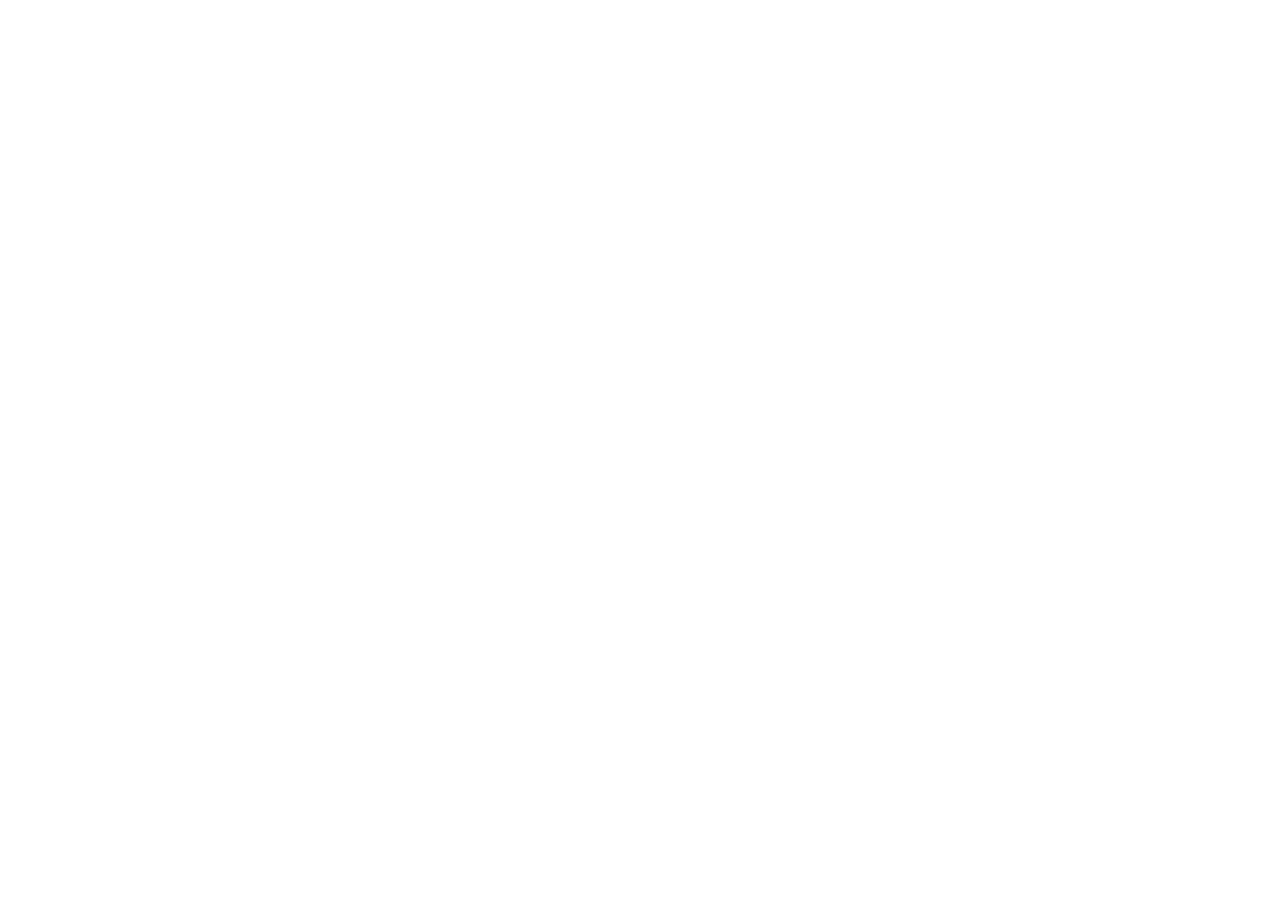
==== awards-nominations/index.html @ b9fdc212 "Initial Commit" ====
<!doctype html>
<html lang="en">
	<head>
		<meta charset="UTF-8" />
		<meta name="viewport" content="width=device-width, initial-scale=1.0" />
		<meta http-equiv="X-UA-Compatible" content="ie=edge" />
		<title>Sexyy Red | Awards</title>
		<link rel="stylesheet" href="main.css" />
	</head>
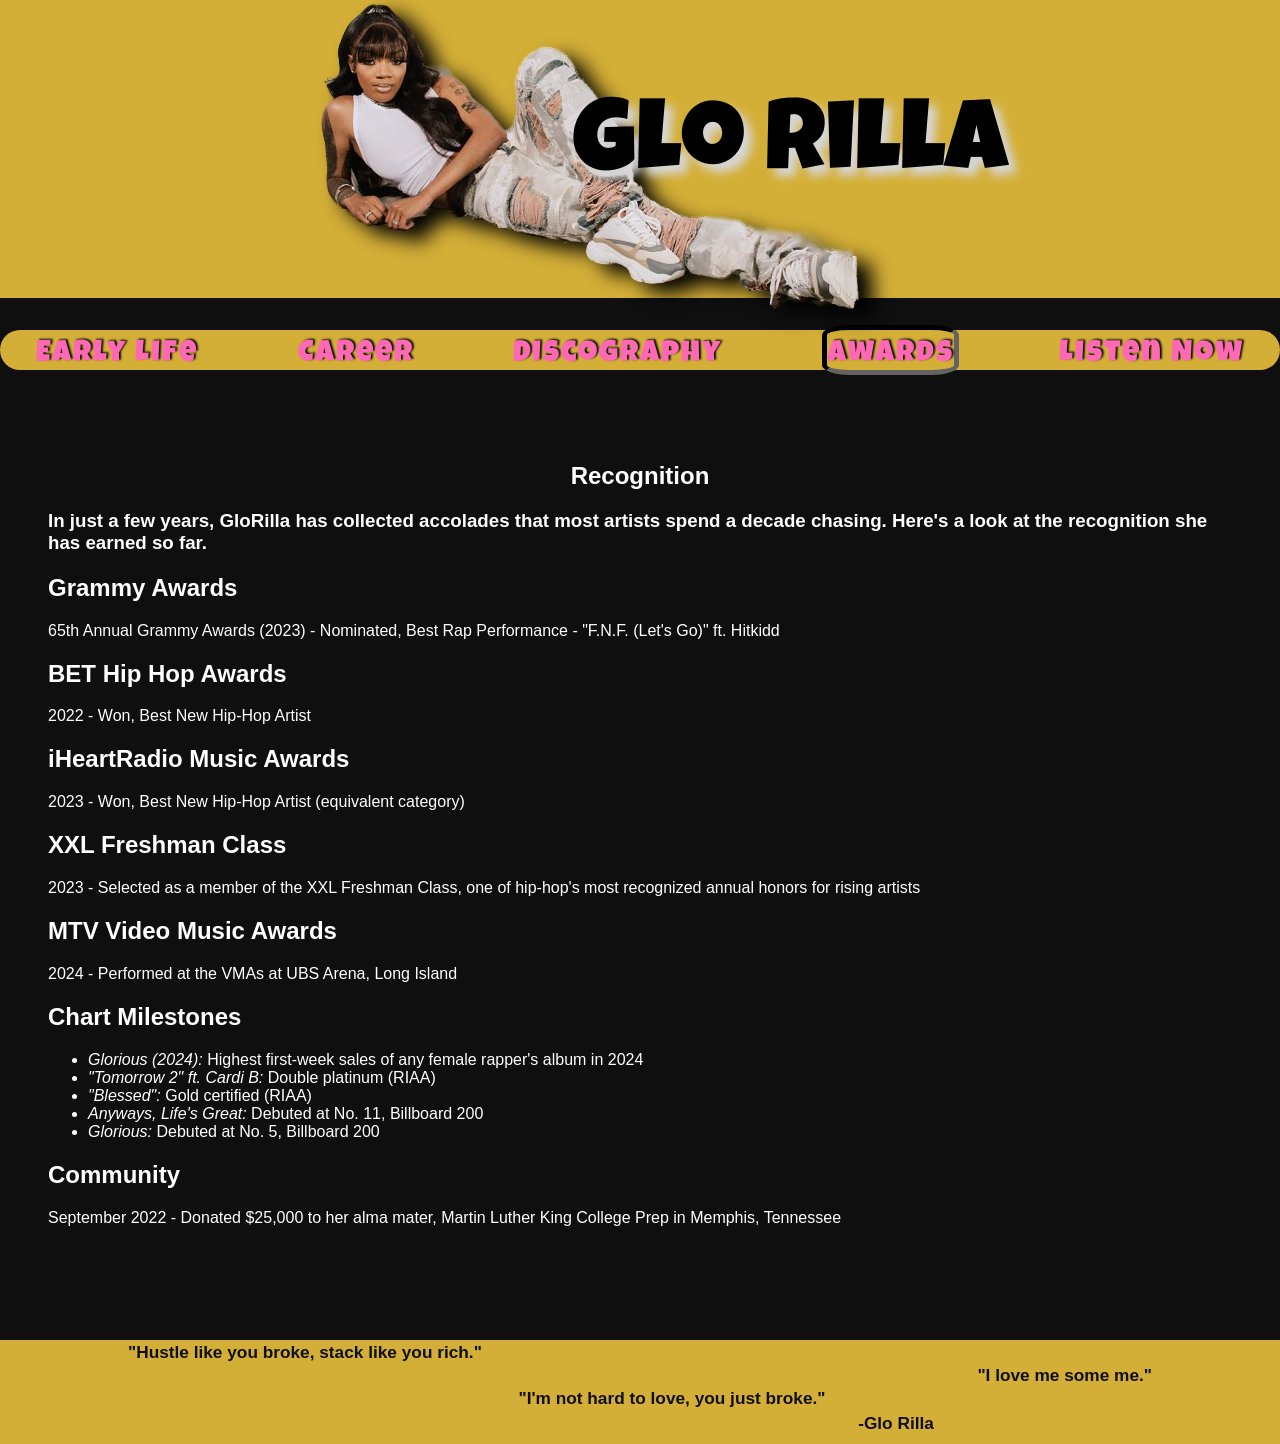
==== commit 8345d94a: "updated pages" ====
--- a/awards-nominations/index.html
+++ b/awards-nominations/index.html
@@ -1,9 +1,88 @@
-<!doctype html>
+<!DOCTYPE html>
 <html lang="en">
-	<head>
-		<meta charset="UTF-8" />
-		<meta name="viewport" content="width=device-width, initial-scale=1.0" />
-		<meta http-equiv="X-UA-Compatible" content="ie=edge" />
-		<title>Sexyy Red | Awards</title>
-		<link rel="stylesheet" href="main.css" />
-	</head>+
+<head>
+	<meta charset="UTF-8">
+	<meta name="viewport" content="width=device-width, initial-scale=1.0">
+	<meta http-equiv="X-UA-Compatible" content="ie=edge">
+	<title>Glo Rilla | Awards &amp; Nominations</title>
+	<link rel="stylesheet" href="../styles/main.css">
+	<link rel="icon" href="../images/favicon_io/favicon.ico" alt="Favicon Icon">
+	<link rel="preconnect" href="https://fonts.googleapis.com">
+	<link rel="preconnect" href="https://fonts.gstatic.com" crossorigin>
+	<link href="https://fonts.googleapis.com/css2?family=Gravitas+One&family=Luckiest+Guy&display=swap"
+		rel="stylesheet">
+</head>
+
+<body>
+	<header>
+		<a href="../../index.html">
+			<img src="../images/laying_nobg.png" alt="header image">
+		</a>
+		<h1 class="luckiest-guy-regular">Glo Rilla</h1>
+	</header>
+	<main>
+		<nav>
+			<ul class="luckiest-guy-regular">
+				<li><a href="../early-life/index.html"> Early Life </a></li>
+				<li><a href="../career/index.html"> Career </a></li>
+				<li><a href="../discography/index.html"> Discography </a></li>
+				<li>
+					<a href="#" id="current"> Awards </a>
+				</li>
+				<li><a href="../music-videos/index.html"> Listen Now </a></li>
+			</ul>
+		</nav>
+		<section>
+			<h1>Recognition</h1>
+			<h3>
+				In just a few years, GloRilla has collected accolades that most artists spend a decade chasing. Here's a
+				look at the recognition she has earned so far.
+			</h3>
+			<h2>Grammy Awards</h2>
+			<p>
+				65th Annual Grammy Awards (2023) - Nominated, Best Rap Performance - "F.N.F. (Let's Go)" ft. Hitkidd
+			</p>
+			<h2>BET Hip Hop Awards</h2>
+			<p>
+				2022 - Won, Best New Hip-Hop Artist
+			</p>
+			<h2>iHeartRadio Music Awards</h2>
+			<p>
+				2023 - Won, Best New Hip-Hop Artist (equivalent category)
+			</p>
+			<h2>XXL Freshman Class</h2>
+			<p>
+				2023 - Selected as a member of the XXL Freshman Class, one of hip-hop's most recognized annual honors
+				for rising artists
+			</p>
+			<h2>MTV Video Music Awards</h2>
+			<p>
+				2024 - Performed at the VMAs at UBS Arena, Long Island
+			</p>
+			<h2>Chart Milestones</h2>
+			<ul>
+				<li><i>Glorious (2024):</i> Highest first-week sales of any female rapper's album in 2024</li>
+				<li><i>"Tomorrow 2" ft. Cardi B:</i> Double platinum (RIAA)</li>
+				<li><i>"Blessed":</i> Gold certified (RIAA)</li>
+				<li><i>Anyways, Life's Great:</i> Debuted at No. 11, Billboard 200</li>
+				<li><i>Glorious:</i> Debuted at No. 5, Billboard 200</li>
+			</ul>
+			<h2>Community</h2>
+			<p>
+				September 2022 - Donated $25,000 to her alma mater, Martin Luther King College Prep in Memphis, Tennessee
+			</p>
+
+		</section>
+	</main>
+	<footer>
+		<div class="quotes-div">
+			<h5>"Hustle like you broke, stack like you rich."</h5>
+			<h5>"I love me some me."</h5>
+			<h5>"I'm not hard to love, you just broke."</h5>
+		</div>
+		<h5 class="center-text">-Glo Rilla</h5>
+	</footer>
+</body>
+
+</html>
--- a/styles/main.css
+++ b/styles/main.css
@@ -0,0 +1,139 @@
+/* Gregory McNutt */
+body {
+	color: white;
+	background-color: #0f0f0f;
+	margin: 0;
+	padding: 0;
+	min-height: 100vh;
+	display: flex;
+	flex-direction: column;
+	font-family: Verdana, Geneva, Tahoma, sans-serif;
+}
+main {
+	margin: .5em 0;
+	flex: 1;
+}
+header {
+	background-color: #d4af37;
+	display: flex;
+	align-items: center;
+	justify-content: center;
+	padding: 2em 0;
+}
+header a {
+	position: absolute;
+	text-decoration: none;
+	padding-right: 100px;
+	margin-top: 20px;
+}
+header img {
+	z-index: 0;
+	filter: drop-shadow(15px 10px 10px black);
+}
+header h1 {
+	position: relative;
+	left: 150px;
+	z-index: 1;
+	font-size: 100px;
+	color: black;
+	text-shadow: 8px 8px 10px #d6d6d6;
+	pointer-events: none;
+}
+
+nav {
+	margin: 1.5em 0 ;
+	background: #d4af37;
+	border-radius: 30px;
+}
+nav ul {
+	display: flex;
+	flex-wrap: wrap;
+	list-style: none;
+	justify-content: space-evenly;
+	gap: 5%;
+	margin: 0;
+	padding: 0;
+}
+nav ul li {
+	text-align: center;
+	list-style-type: none;
+	padding-top: 10px;
+}
+nav ul li a {
+	letter-spacing: 2px;
+	font-size: 30px;
+	color: #ff69b4;
+	text-shadow: 2px -1px 2px #0f0f0f;
+	text-decoration: none;
+}
+nav ul li a:hover,
+nav ul li a:focus {
+	text-decoration: underline #d6d6d6;
+	color: #d6d6d6;
+}
+nav ul li #current {
+	padding-top: 10px;
+	border: #0f0f0f;
+	border-style:inset;
+	border-radius: 20%;
+	border-width: 5px;
+}
+
+section {
+	padding: 3em;
+}
+section h1 {
+	text-align: center;
+}
+section img {
+	float: right;
+}
+
+
+footer {
+	width: 100%;
+	height: 5em;
+	padding: 0;
+	margin: 2em 0 0 0;
+	display: flex;
+	flex-direction: column;
+	background-color: #d4af37;
+	color: #0f0f0f;
+	font-size: 1.3em;
+}
+footer h5 {
+	text-align: center;
+	margin-top: 2px;
+	margin-bottom: 2px;
+}
+footer .center-text {
+	display: flex;
+	flex-direction: column;
+	margin-left: 40%;;
+}
+.quotes-div h5:nth-of-type(1) {
+	text-align: left;
+	margin-left: 10%;
+}
+.quotes-div h5:nth-of-type(2) {
+	text-align: right;
+	margin-right: 10%;
+}
+.quotes-div h5:nth-of-type(3) {
+	text-align: center;
+}
+.quotes-div h5 {
+	margin-left: 5%;
+	text-wrap-mode: nowrap;
+}
+
+.gravitas-one-regular {
+	font-family: "Gravitas One", serif;
+	font-weight: 400;
+	font-style: normal;
+}
+.luckiest-guy-regular {
+	font-family: "Luckiest Guy", cursive;
+	font-weight: 400;
+	font-style: normal;
+}
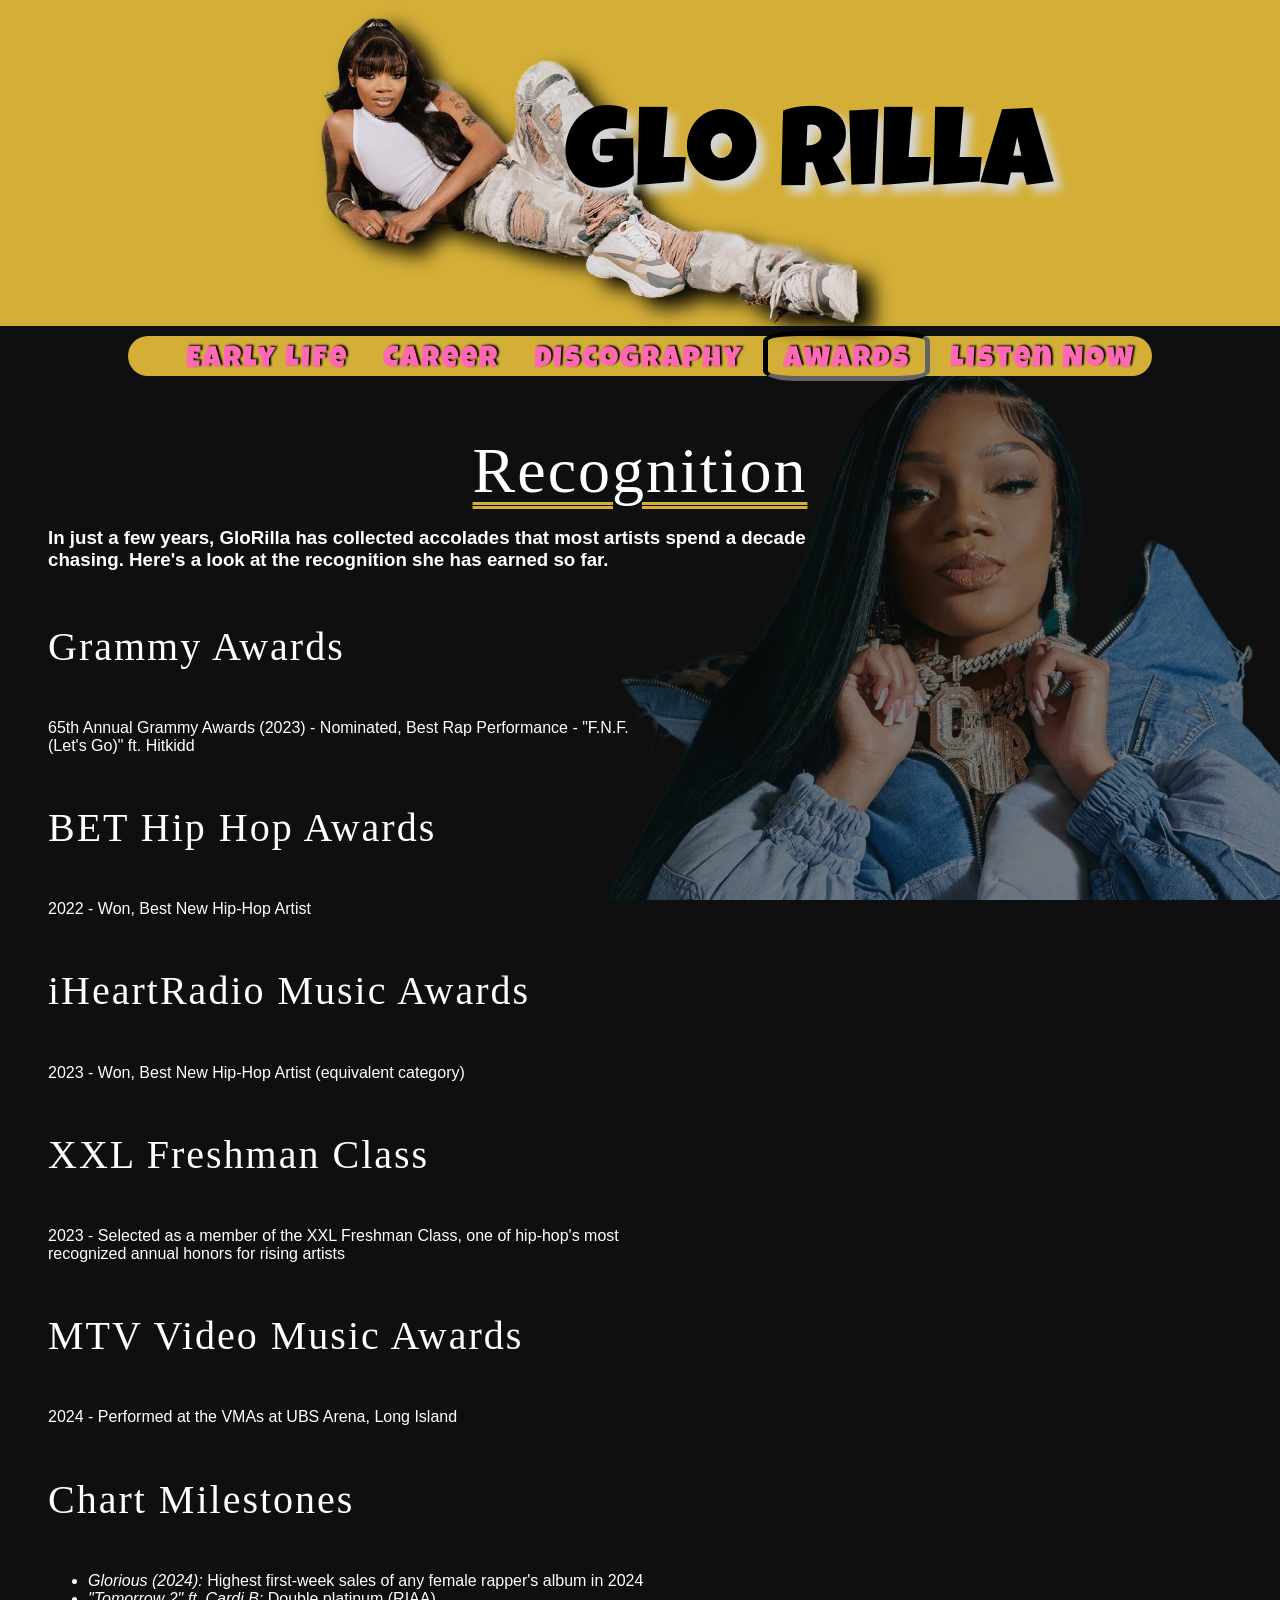
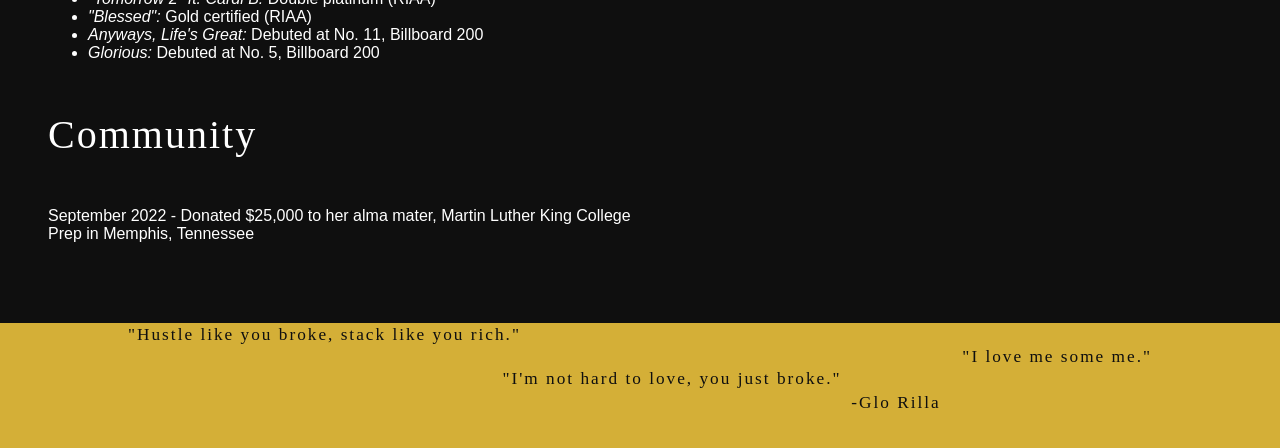
==== commit 4a4144ac: "finalizing stuff bout done" ====
--- a/awards-nominations/index.html
+++ b/awards-nominations/index.html
@@ -5,13 +5,19 @@
 	<meta charset="UTF-8">
 	<meta name="viewport" content="width=device-width, initial-scale=1.0">
 	<meta http-equiv="X-UA-Compatible" content="ie=edge">
-	<title>Glo Rilla | Awards &amp; Nominations</title>
+	<meta name="description" content="The #1 place for all things Glo Rilla! Explore the revolutionary artists
+		life, career, discography, awards, and some of her music!">
+	<meta name="keywords" content="Glo Rilla, Fanpage, Glo Rilla Fanpage, Music, Artist, Rap">
+	<title>Glo Rilla | Fan Page</title>
 	<link rel="stylesheet" href="../styles/main.css">
+	<link rel="stylesheet" href="../styles/awards.css">
 	<link rel="icon" href="../images/favicon_io/favicon.ico" alt="Favicon Icon">
 	<link rel="preconnect" href="https://fonts.googleapis.com">
 	<link rel="preconnect" href="https://fonts.gstatic.com" crossorigin>
-	<link href="https://fonts.googleapis.com/css2?family=Gravitas+One&family=Luckiest+Guy&display=swap"
+	<link
+		href="https://fonts.googleapis.com/css2?family=Gravitas+One&family=Luckiest+Guy&family=Permanent+Marker&display=swap"
 		rel="stylesheet">
+
 </head>
 
 <body>
@@ -21,7 +27,7 @@
 		</a>
 		<h1 class="luckiest-guy-regular">Glo Rilla</h1>
 	</header>
-	<main>
+
 		<nav>
 			<ul class="luckiest-guy-regular">
 				<li><a href="../early-life/index.html"> Early Life </a></li>
@@ -34,33 +40,33 @@
 			</ul>
 		</nav>
 		<section>
-			<h1>Recognition</h1>
+			<h1 class="permanent-marker-regular">Recognition</h1>
 			<h3>
 				In just a few years, GloRilla has collected accolades that most artists spend a decade chasing. Here's a
 				look at the recognition she has earned so far.
 			</h3>
-			<h2>Grammy Awards</h2>
+			<h2 class="permanent-marker-regular">Grammy Awards</h2>
 			<p>
 				65th Annual Grammy Awards (2023) - Nominated, Best Rap Performance - "F.N.F. (Let's Go)" ft. Hitkidd
 			</p>
-			<h2>BET Hip Hop Awards</h2>
+			<h2 class="permanent-marker-regular">BET Hip Hop Awards</h2>
 			<p>
 				2022 - Won, Best New Hip-Hop Artist
 			</p>
-			<h2>iHeartRadio Music Awards</h2>
+			<h2 class="permanent-marker-regular">iHeartRadio Music Awards</h2>
 			<p>
 				2023 - Won, Best New Hip-Hop Artist (equivalent category)
 			</p>
-			<h2>XXL Freshman Class</h2>
+			<h2 class="permanent-marker-regular">XXL Freshman Class</h2>
 			<p>
 				2023 - Selected as a member of the XXL Freshman Class, one of hip-hop's most recognized annual honors
 				for rising artists
 			</p>
-			<h2>MTV Video Music Awards</h2>
+			<h2 class="permanent-marker-regular">MTV Video Music Awards</h2>
 			<p>
 				2024 - Performed at the VMAs at UBS Arena, Long Island
 			</p>
-			<h2>Chart Milestones</h2>
+			<h2 class="permanent-marker-regular">Chart Milestones</h2>
 			<ul>
 				<li><i>Glorious (2024):</i> Highest first-week sales of any female rapper's album in 2024</li>
 				<li><i>"Tomorrow 2" ft. Cardi B:</i> Double platinum (RIAA)</li>
@@ -68,20 +74,21 @@
 				<li><i>Anyways, Life's Great:</i> Debuted at No. 11, Billboard 200</li>
 				<li><i>Glorious:</i> Debuted at No. 5, Billboard 200</li>
 			</ul>
-			<h2>Community</h2>
+			<h2 class="permanent-marker-regular">Community</h2>
 			<p>
 				September 2022 - Donated $25,000 to her alma mater, Martin Luther King College Prep in Memphis, Tennessee
 			</p>
+			<img src="../images/necklace_nobg.png" alt="glo with her chain on">
+		</section>
 
-		</section>
-	</main>
+
 	<footer>
 		<div class="quotes-div">
-			<h5>"Hustle like you broke, stack like you rich."</h5>
-			<h5>"I love me some me."</h5>
-			<h5>"I'm not hard to love, you just broke."</h5>
+			<h5 class="permanent-marker-regular">"Hustle like you broke, stack like you rich."</h5>
+			<h5 class="permanent-marker-regular">"I love me some me."</h5>
+			<h5 class="permanent-marker-regular">"I'm not hard to love, you just broke."</h5>
 		</div>
-		<h5 class="center-text">-Glo Rilla</h5>
+		<h5 class="permanent-marker-regular center-text">-Glo Rilla</h5>
 	</footer>
 </body>
 
--- a/styles/main.css
+++ b/styles/main.css
@@ -4,20 +4,23 @@
 	background-color: #0f0f0f;
 	margin: 0;
 	padding: 0;
-	min-height: 100vh;
 	display: flex;
 	flex-direction: column;
 	font-family: Verdana, Geneva, Tahoma, sans-serif;
+	height: 100%;
 }
 main {
 	margin: .5em 0;
 	flex: 1;
+	width: 100%;
+	align-content: center;
 }
 header {
 	background-color: #d4af37;
 	display: flex;
 	align-items: center;
 	justify-content: center;
+	width: 100%;
 	padding: 2em 0;
 }
 header a {
@@ -32,39 +35,40 @@
 }
 header h1 {
 	position: relative;
-	left: 150px;
+	left: 1.5em;
 	z-index: 1;
-	font-size: 100px;
+	font-size: 7em;
 	color: black;
 	text-shadow: 8px 8px 10px #d6d6d6;
 	pointer-events: none;
 }
 
 nav {
-	margin: 1.5em 0 ;
+	margin: 10px auto ;
 	background: #d4af37;
 	border-radius: 30px;
+	width: 80%;
 }
 nav ul {
 	display: flex;
 	flex-wrap: wrap;
 	list-style: none;
-	justify-content: space-evenly;
-	gap: 5%;
-	margin: 0;
-	padding: 0;
+	justify-content: space-around;
+	align-content: center;
+	margin: 0;
 }
 nav ul li {
-	text-align: center;
-	list-style-type: none;
+
 	padding-top: 10px;
 }
 nav ul li a {
 	letter-spacing: 2px;
 	font-size: 30px;
 	color: #ff69b4;
-	text-shadow: 2px -1px 2px #0f0f0f;
+	text-shadow: 2px -1px 2px #000000;
 	text-decoration: none;
+	letter-spacing:15%;
+	padding: 0 .5em;
 }
 nav ul li a:hover,
 nav ul li a:focus {
@@ -80,21 +84,100 @@
 }
 
 section {
-	padding: 3em;
+	padding: 3em 3em;
+	margin-bottom: 1em;
 }
 section h1 {
-	text-align: center;
+	margin: 0;
+	padding: 0;
+	text-align: center;
+	font-size: 4em;
+	text-decoration: underline;
+	text-decoration-style: double;
+	text-decoration-thickness: 3px;
+	text-underline-offset: 10px;
+	text-decoration-color: #d4af37;
+}
+section h2 {
+	font-size: 2.5em;
 }
 section img {
 	float: right;
 }
-
+.call-to-action {
+	display: flex;
+	flex-direction: column;
+	text-align: center;
+	font-size: 300%;
+	padding: 1% 0;
+	margin-bottom: 20px;
+}
+.call-to-action h2 {
+	font-size: 1.5em;
+	position: relative;
+	top: 10px;
+	text-shadow: #0f0f0f -10px -5px 10px;
+	padding: 0;
+	margin: 0;
+}
+.call-to-action h3 {
+	font-size: 1.5em;
+	text-shadow: #0f0f0f -5px -5px 10px;
+	margin: 0;
+	padding: 0 0 2% 0;
+}
+.call-to-action button {
+	border-style:outset;
+	border-width: 5px;
+	border-radius: 20px;
+	display: flex;
+	width: 60em;
+	align-self: center;
+	background-image: url('../images/headshot_nobg.png');
+	background-repeat: no-repeat;
+	background-size: contain;
+	background-position-x: right;
+	background-color: #ff69b4;
+	border-color: #0f0f0f;
+	box-shadow: white 0 0 30px;
+}
+.btn-title {
+	position: relative;
+	flex-shrink: inherit;
+	top: 10px;
+	left: -45px;
+	font-size: 5em;
+	color: white;
+	text-shadow: #0f0f0f -5px 0px 10px;
+}
+.btn-title:hover {
+	text-shadow: #d4af37 -5px 0px 10px;
+
+}
+.btn-subtext {
+	position: relative;
+	top: 50px;
+	right: 60px;
+	font-size: 1.5em;
+	text-wrap: nowrap;
+	color: white;
+	transform: rotateZ(-25deg);
+	text-shadow: #0f0f0f -5px 0px 10px;
+
+}
+.btn-subtext:hover {
+	text-shadow: #d4af37 -5px 0px 10px;
+
+}
+.call-to-action button:hover {
+	color:#d4af37;
+	background-color:#0f0f0f;
+}
 
 footer {
 	width: 100%;
 	height: 5em;
-	padding: 0;
-	margin: 2em 0 0 0;
+	padding: 0 0 1em 0;
 	display: flex;
 	flex-direction: column;
 	background-color: #d4af37;
@@ -111,6 +194,52 @@
 	flex-direction: column;
 	margin-left: 40%;;
 }
+
+form {
+	display: flex;
+	flex-direction: column;
+	gap: 5px;
+	align-items: center;
+	justify-items: center;
+}
+
+form label {
+	margin: 20px 0 0 0;
+	padding: 0;
+}
+
+form input {
+	margin: 0;
+	height: 25px;
+	width: 200px;
+}
+
+form button {
+	margin-top: 50px;
+	border-style:outset;
+	border-width: 5px;
+	border-radius: 20px;
+	display: flex;
+	height: 50px;
+	width: 250px;
+	font-size: 1.2rem;
+	/* justify-content: left; */
+	/* align-content: center; */
+
+	background-image: url('../images/headshot_nobg.png');
+	background-repeat: no-repeat;
+	background-size: contain;
+	background-position-x: right;
+	background-color: #ff69b4;
+	border-color: #0f0f0f;
+	box-shadow: white 0 0 30px;
+}
+
+form button:hover {
+	color:#d4af37;
+	background-color:#0f0f0f;
+}
+
 .quotes-div h5:nth-of-type(1) {
 	text-align: left;
 	margin-left: 10%;
@@ -137,3 +266,9 @@
 	font-weight: 400;
 	font-style: normal;
 }
+.permanent-marker-regular {
+  font-family: "Permanent Marker", cursive;
+  font-weight: 400;
+  font-style: normal;
+  letter-spacing: 2px;
+}
--- a/styles/awards.css
+++ b/styles/awards.css
@@ -0,0 +1,22 @@
+
+section {
+    display: flex;
+    flex-direction: column;
+    margin-bottom: 5%;
+    padding-bottom: 0;
+}
+section img {
+    width: auto;
+    height: 60%;
+    z-index: -10;
+    position: fixed;
+    right: -100px;
+    bottom: 0;
+    opacity: 50%;
+}
+section h3 {
+    width: 65%;
+}
+section h2, section p {
+    width: 50%;
+}
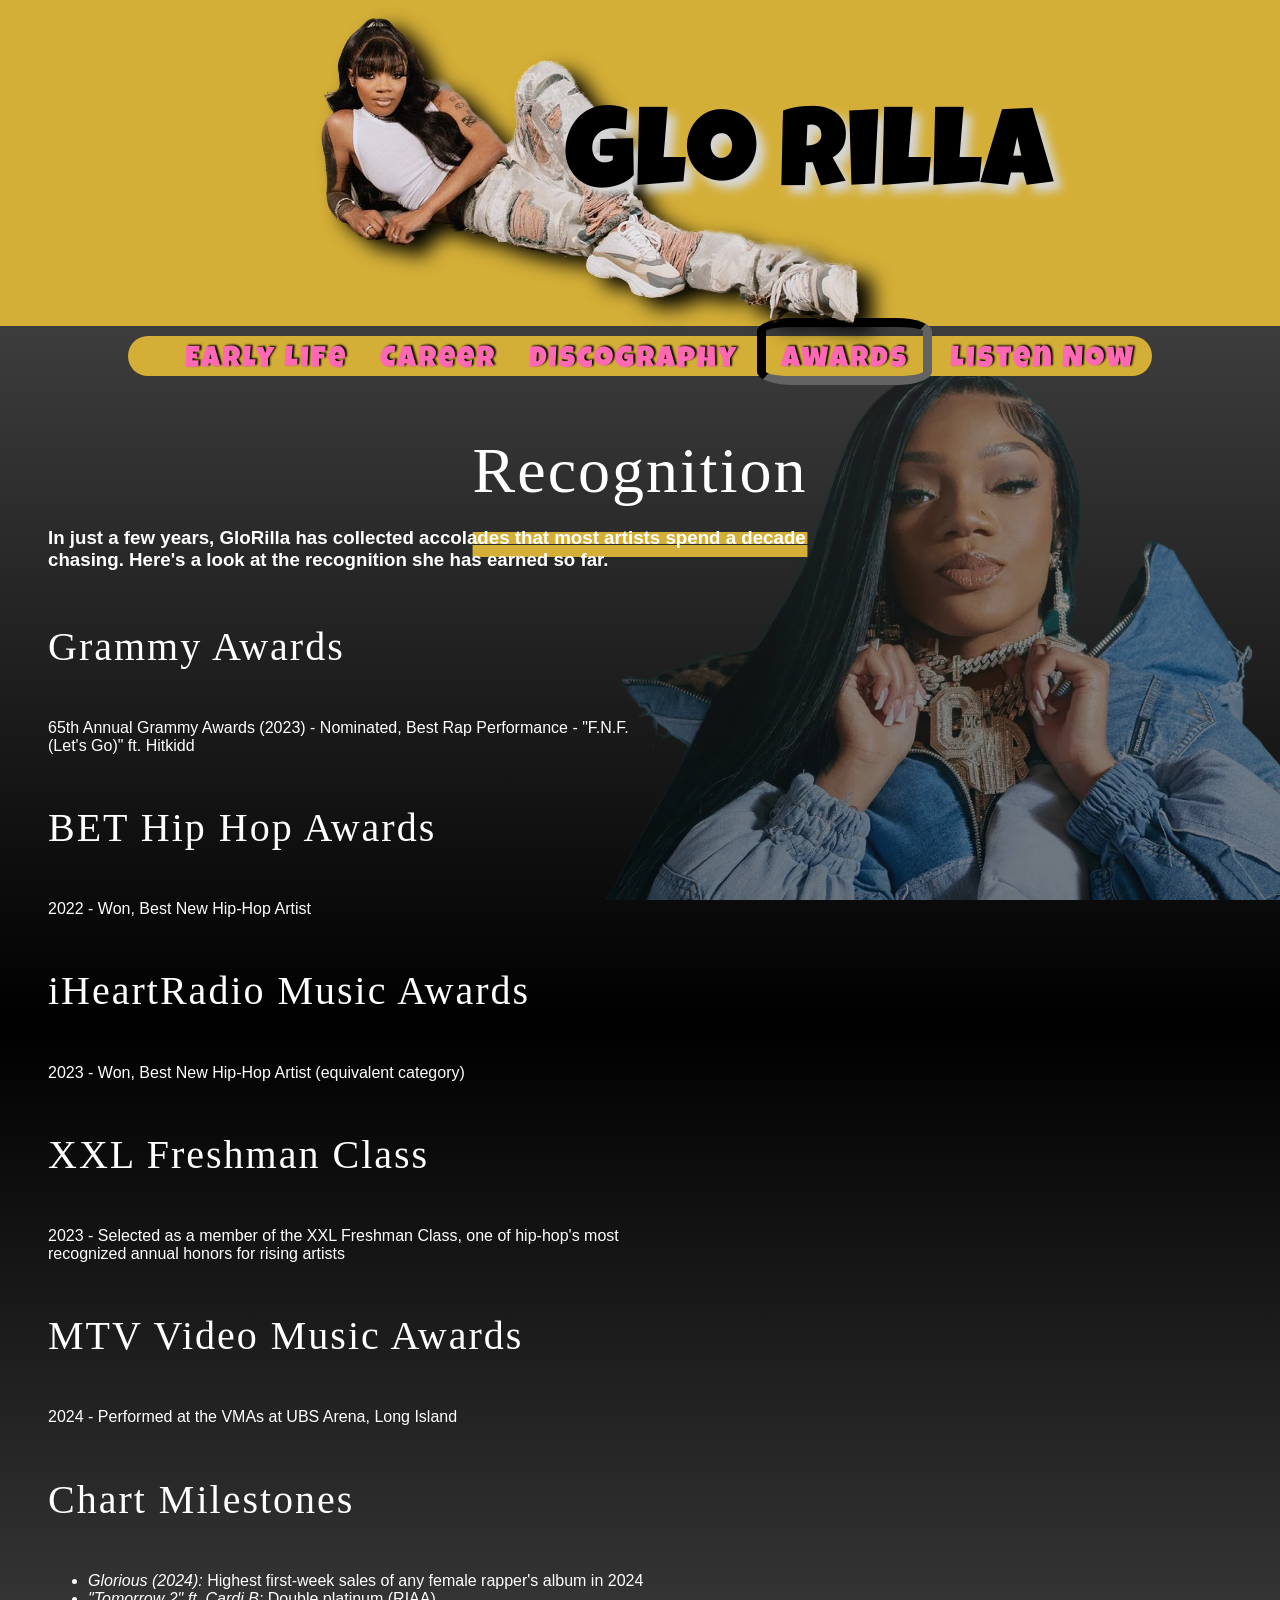
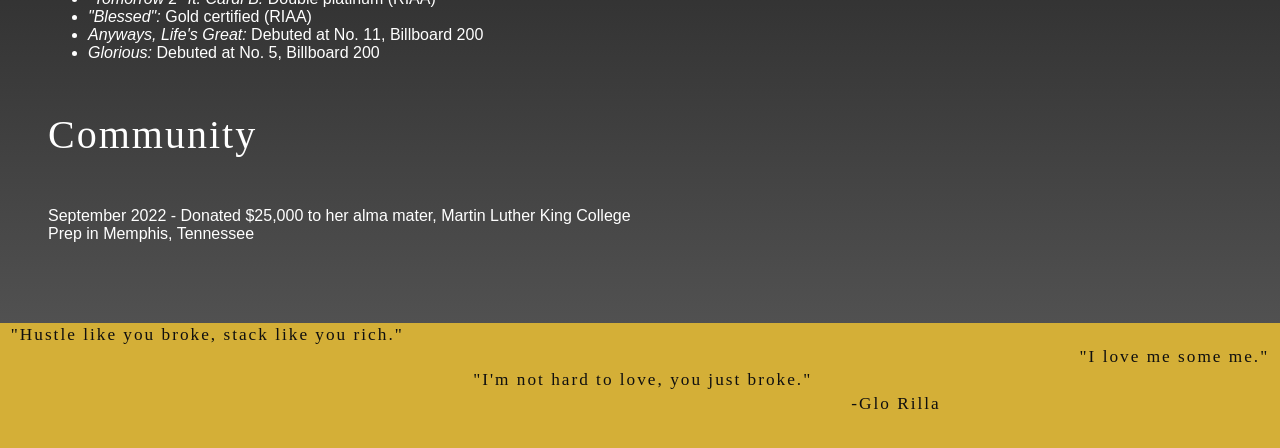
==== commit 06152db8: "update divs to semantic elements" ====
--- a/awards-nominations/index.html
+++ b/awards-nominations/index.html
@@ -83,11 +83,11 @@
 
 
 	<footer>
-		<div class="quotes-div">
+		<aside class="quotes-div">
 			<h5 class="permanent-marker-regular">"Hustle like you broke, stack like you rich."</h5>
 			<h5 class="permanent-marker-regular">"I love me some me."</h5>
 			<h5 class="permanent-marker-regular">"I'm not hard to love, you just broke."</h5>
-		</div>
+		</aside>
 		<h5 class="permanent-marker-regular center-text">-Glo Rilla</h5>
 	</footer>
 </body>
--- a/styles/main.css
+++ b/styles/main.css
@@ -1,7 +1,14 @@
 /* Gregory McNutt */
 body {
 	color: white;
-	background-color: #0f0f0f;
+	background: #5c5c5c;
+	background: linear-gradient(
+		0deg,
+		rgba(92, 92, 92, 1) 0%,
+		rgba(0, 0, 0, 1) 50%,
+		rgba(89, 89, 89, 1) 100%
+	); /* background-color: #0f0f0f; */
+
 	margin: 0;
 	padding: 0;
 	display: flex;
@@ -10,7 +17,7 @@
 	height: 100%;
 }
 main {
-	margin: .5em 0;
+	margin: 0.5em 0;
 	flex: 1;
 	width: 100%;
 	align-content: center;
@@ -26,8 +33,8 @@
 header a {
 	position: absolute;
 	text-decoration: none;
-	padding-right: 100px;
-	margin-top: 20px;
+	padding-right: 6.25em;
+	margin-top: 1.25em;
 }
 header img {
 	z-index: 0;
@@ -44,7 +51,7 @@
 }
 
 nav {
-	margin: 10px auto ;
+	margin: 0.625em auto;
 	background: #d4af37;
 	border-radius: 30px;
 	width: 80%;
@@ -58,8 +65,7 @@
 	margin: 0;
 }
 nav ul li {
-
-	padding-top: 10px;
+	padding-top: 0.625em;
 }
 nav ul li a {
 	letter-spacing: 2px;
@@ -67,8 +73,8 @@
 	color: #ff69b4;
 	text-shadow: 2px -1px 2px #000000;
 	text-decoration: none;
-	letter-spacing:15%;
-	padding: 0 .5em;
+	letter-spacing: 15%;
+	padding: 0 0.5em;
 }
 nav ul li a:hover,
 nav ul li a:focus {
@@ -76,11 +82,11 @@
 	color: #d6d6d6;
 }
 nav ul li #current {
-	padding-top: 10px;
+	padding-top: 0.625em;
 	border: #0f0f0f;
-	border-style:inset;
+	border-style: inset;
 	border-radius: 20%;
-	border-width: 5px;
+	border-width: 0.3125em;
 }
 
 section {
@@ -94,8 +100,8 @@
 	font-size: 4em;
 	text-decoration: underline;
 	text-decoration-style: double;
-	text-decoration-thickness: 3px;
-	text-underline-offset: 10px;
+	text-decoration-thickness: 0.1875em;
+	text-underline-offset: 0.625em;
 	text-decoration-color: #d4af37;
 }
 section h2 {
@@ -104,36 +110,36 @@
 section img {
 	float: right;
 }
-.call-to-action {
+#call-to-action {
 	display: flex;
 	flex-direction: column;
 	text-align: center;
 	font-size: 300%;
 	padding: 1% 0;
-	margin-bottom: 20px;
-}
-.call-to-action h2 {
+	margin-bottom: 1.25em;
+}
+#call-to-action h2 {
 	font-size: 1.5em;
 	position: relative;
-	top: 10px;
+	top: 0.625em;
 	text-shadow: #0f0f0f -10px -5px 10px;
 	padding: 0;
 	margin: 0;
 }
-.call-to-action h3 {
+#call-to-action h3 {
 	font-size: 1.5em;
 	text-shadow: #0f0f0f -5px -5px 10px;
 	margin: 0;
 	padding: 0 0 2% 0;
 }
-.call-to-action button {
-	border-style:outset;
+#call-to-action button {
+	border-style: outset;
 	border-width: 5px;
 	border-radius: 20px;
 	display: flex;
 	width: 60em;
 	align-self: center;
-	background-image: url('../images/headshot_nobg.png');
+	background-image: url("../images/headshot_nobg.png");
 	background-repeat: no-repeat;
 	background-size: contain;
 	background-position-x: right;
@@ -141,37 +147,37 @@
 	border-color: #0f0f0f;
 	box-shadow: white 0 0 30px;
 }
-.btn-title {
+#call-to-action-title {
 	position: relative;
 	flex-shrink: inherit;
-	top: 10px;
-	left: -45px;
+	top: 0.625em;
+	left: -2.8125em;
 	font-size: 5em;
 	color: white;
 	text-shadow: #0f0f0f -5px 0px 10px;
 }
-.btn-title:hover {
+#call-to-action-title:hover,
+#call-to-action-title:focus {
 	text-shadow: #d4af37 -5px 0px 10px;
-
-}
-.btn-subtext {
-	position: relative;
-	top: 50px;
-	right: 60px;
+}
+#call-to-action-subtext {
+	position: relative;
+	top: 3.125em;
+	right: 3.75em;
 	font-size: 1.5em;
 	text-wrap: nowrap;
 	color: white;
 	transform: rotateZ(-25deg);
 	text-shadow: #0f0f0f -5px 0px 10px;
-
-}
-.btn-subtext:hover {
+}
+#call-to-action-subtext:hover,
+#call-to-action-subtext:focus {
 	text-shadow: #d4af37 -5px 0px 10px;
-
-}
-.call-to-action button:hover {
-	color:#d4af37;
-	background-color:#0f0f0f;
+}
+#call-to-action button:hover,
+#call-to-action button:focus {
+	color: #d4af37;
+	background-color: #0f0f0f;
 }
 
 footer {
@@ -186,73 +192,36 @@
 }
 footer h5 {
 	text-align: center;
-	margin-top: 2px;
-	margin-bottom: 2px;
+	margin-top: 0.125em;
+	margin-bottom: 0.125em;
 }
 footer .center-text {
 	display: flex;
 	flex-direction: column;
-	margin-left: 40%;;
-}
-
-form {
-	display: flex;
-	flex-direction: column;
-	gap: 5px;
-	align-items: center;
-	justify-items: center;
-}
-
-form label {
-	margin: 20px 0 0 0;
-	padding: 0;
-}
-
-form input {
-	margin: 0;
-	height: 25px;
-	width: 200px;
-}
-
-form button {
-	margin-top: 50px;
-	border-style:outset;
-	border-width: 5px;
-	border-radius: 20px;
-	display: flex;
-	height: 50px;
-	width: 250px;
-	font-size: 1.2rem;
-	/* justify-content: left; */
-	/* align-content: center; */
-
-	background-image: url('../images/headshot_nobg.png');
-	background-repeat: no-repeat;
-	background-size: contain;
-	background-position-x: right;
-	background-color: #ff69b4;
-	border-color: #0f0f0f;
-	box-shadow: white 0 0 30px;
-}
-
-form button:hover {
-	color:#d4af37;
-	background-color:#0f0f0f;
+	margin-left: 40%;
+}
+
+.line {
+	align-self: center;
+	width: 80%;
+	height: 2px;
+	background-color: #d4af37;
+	margin: 2% 0;
 }
 
 .quotes-div h5:nth-of-type(1) {
 	text-align: left;
-	margin-left: 10%;
+	margin-left: 0.625em;
 }
 .quotes-div h5:nth-of-type(2) {
 	text-align: right;
-	margin-right: 10%;
+	margin-right: 0.625em;
 }
 .quotes-div h5:nth-of-type(3) {
 	text-align: center;
 }
 .quotes-div h5 {
-	margin-left: 5%;
+	margin-left: 0.3125em;
 	text-wrap-mode: nowrap;
 }
 
@@ -267,8 +236,8 @@
 	font-style: normal;
 }
 .permanent-marker-regular {
-  font-family: "Permanent Marker", cursive;
-  font-weight: 400;
-  font-style: normal;
-  letter-spacing: 2px;
-}+	font-family: "Permanent Marker", cursive;
+	font-weight: 400;
+	font-style: normal;
+	letter-spacing: 2px;
+}
--- a/styles/awards.css
+++ b/styles/awards.css
@@ -10,7 +10,7 @@
     height: 60%;
     z-index: -10;
     position: fixed;
-    right: -100px;
+    right: -6.25em;
     bottom: 0;
     opacity: 50%;
 }
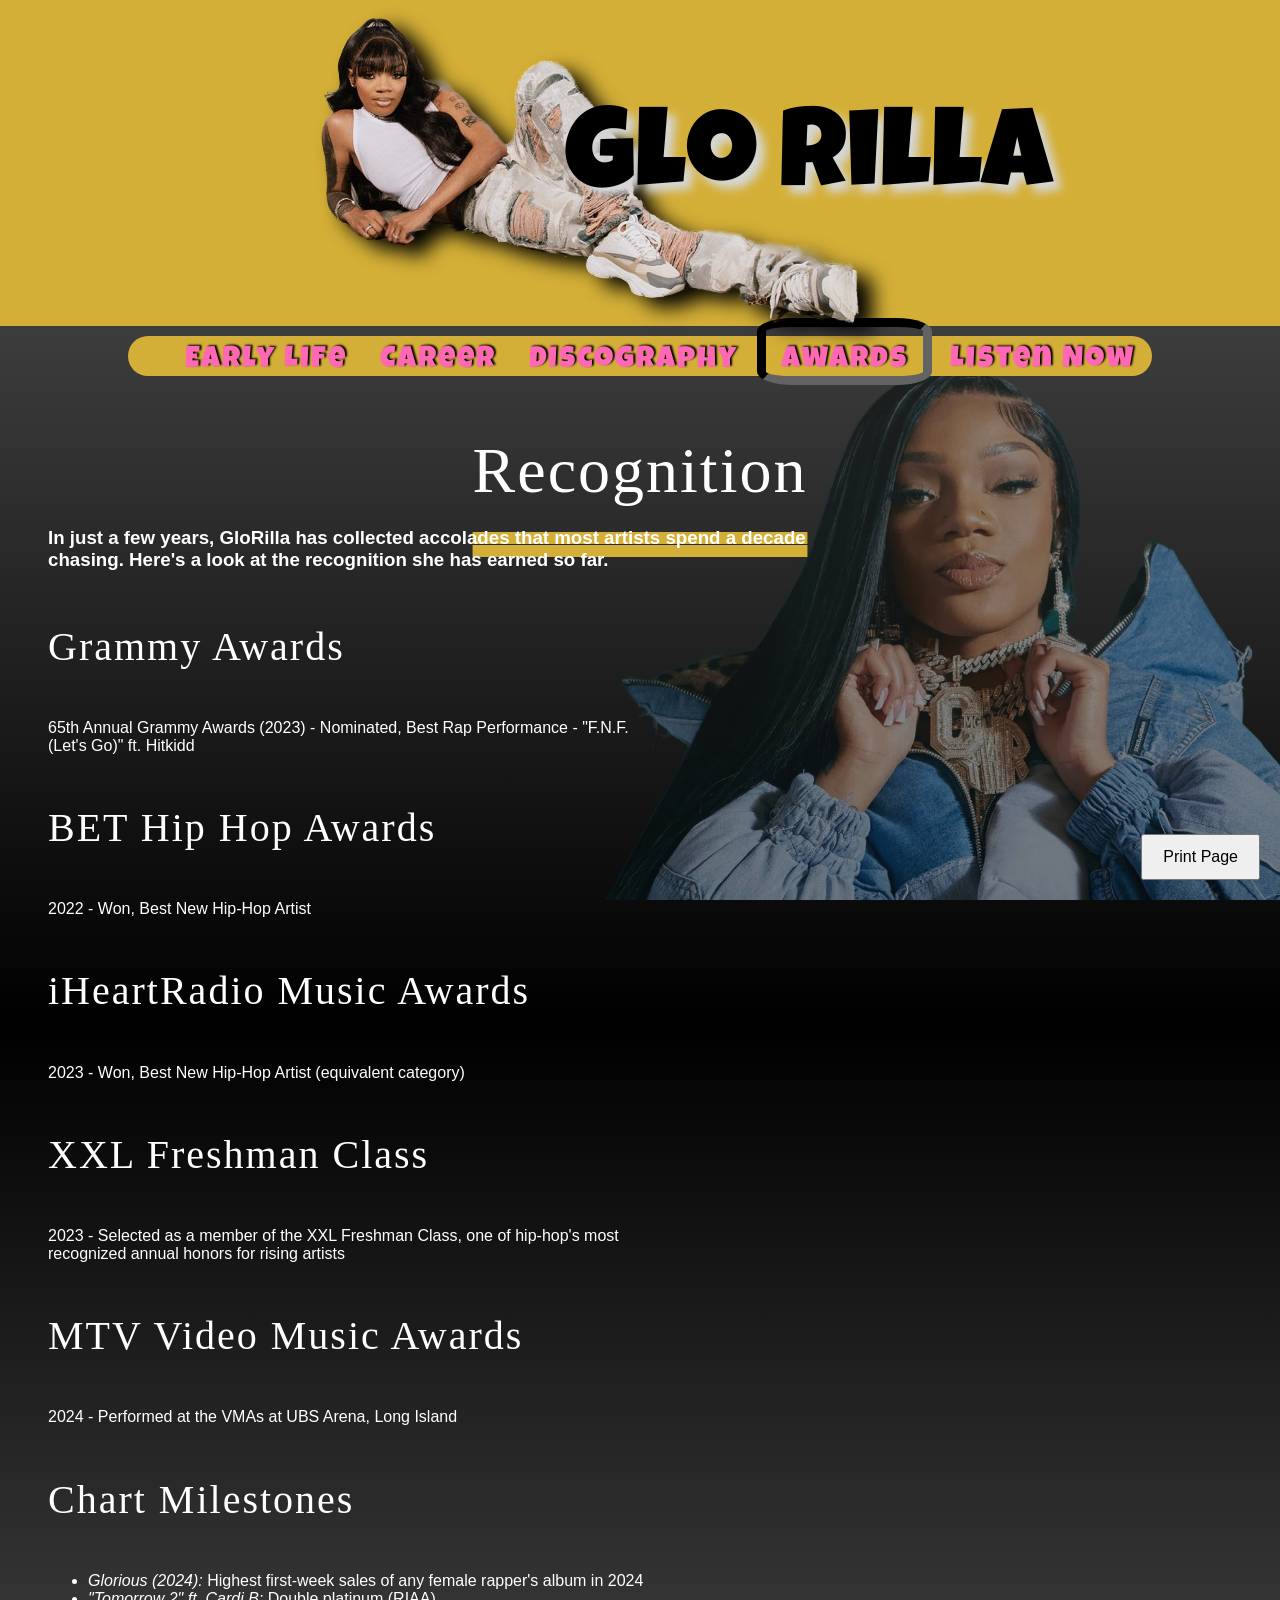
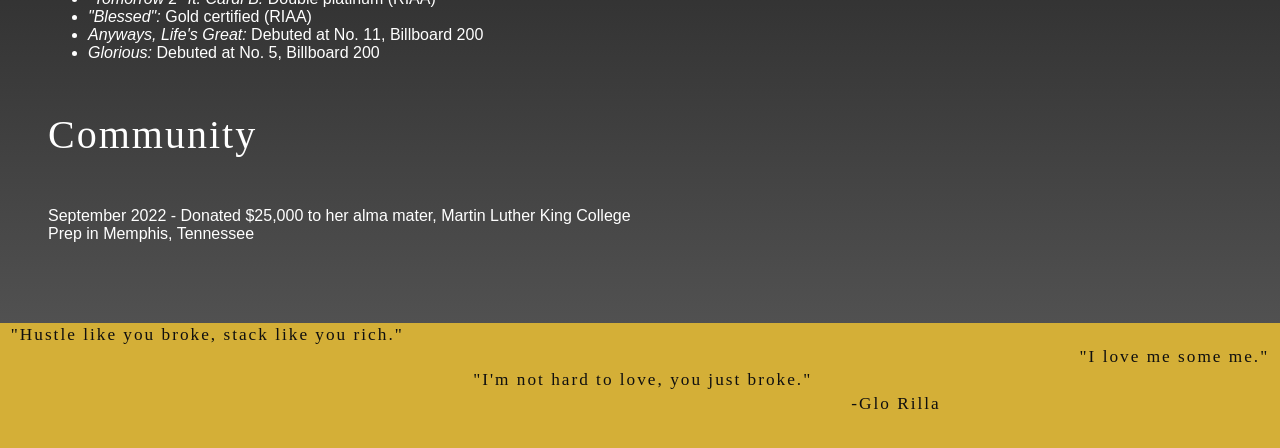
==== commit 5f3c0808: "added the print button at the bottom of each page with print css" ====
--- a/awards-nominations/index.html
+++ b/awards-nominations/index.html
@@ -11,6 +11,7 @@
 	<title>Glo Rilla | Fan Page</title>
 	<link rel="stylesheet" href="../styles/main.css">
 	<link rel="stylesheet" href="../styles/awards.css">
+	<link rel="stylesheet" href="../styles/print.css" media="print">
 	<link rel="icon" href="../images/favicon_io/favicon.ico" alt="Favicon Icon">
 	<link rel="preconnect" href="https://fonts.googleapis.com">
 	<link rel="preconnect" href="https://fonts.gstatic.com" crossorigin>
@@ -90,6 +91,7 @@
 		</aside>
 		<h5 class="permanent-marker-regular center-text">-Glo Rilla</h5>
 	</footer>
+	<script src="../js/print.js" defer></script>
 </body>
 
 </html>
--- a/styles/print.css
+++ b/styles/print.css
@@ -0,0 +1,166 @@
+@page {
+	size: auto;
+	margin: 0.5in;
+}
+
+html,
+body {
+	width: 100%;
+	height: auto;
+	margin: 0;
+	padding: 0;
+}
+
+body {
+	display: block !important;
+	color: #000 !important;
+	background: #fff !important;
+	font-family: Georgia, "Times New Roman", Times, serif !important;
+	font-size: 11pt !important;
+	line-height: 1.45;
+	-webkit-print-color-adjust: economy;
+	print-color-adjust: economy;
+}
+
+*,
+*::before,
+*::after {
+	background: transparent !important;
+	box-shadow: none !important;
+	text-shadow: none !important;
+	filter: none !important;
+	animation: none !important;
+	transition: none !important;
+}
+
+header,
+nav,
+footer,
+#call-to-action,
+.line,
+.form-div,
+button,
+input,
+label,
+script,
+video,
+audio,
+iframe,
+canvas,
+object,
+embed,
+picture,
+source,
+img {
+	display: none !important;
+}
+
+main,
+section,
+article,
+aside {
+	display: block !important;
+	width: 100% !important;
+	max-width: none !important;
+	margin: 0 !important;
+	padding: 0 !important;
+}
+
+section,
+article,
+aside,
+ul,
+ol,
+li,
+h1,
+h2,
+h3,
+h4,
+h5,
+p {
+	page-break-inside: avoid;
+	break-inside: avoid;
+}
+
+h1,
+h2,
+h3,
+h4,
+h5 {
+	color: #000 !important;
+	font-family: Georgia, "Times New Roman", Times, serif !important;
+	margin: 0 0 0.4em 0 !important;
+	text-decoration: none !important;
+	page-break-after: avoid;
+}
+
+h1 {
+	font-size: 18pt !important;
+}
+
+h2 {
+	font-size: 14pt !important;
+}
+
+h3 {
+	font-size: 12pt !important;
+}
+
+p,
+li {
+	color: #000 !important;
+	font-size: 11pt !important;
+	margin: 0 0 0.5em 0 !important;
+}
+
+ul,
+ol {
+	padding-left: 1.2em !important;
+	margin: 0 0 0.75em 0 !important;
+}
+
+a,
+a:visited {
+	color: #000 !important;
+	text-decoration: none !important;
+}
+
+a[href]::after {
+	content: " (" attr(href) ")";
+	font-size: 0.9em;
+	word-break: break-all;
+}
+
+.video {
+	display: block !important;
+	margin: 0 0 1em 0 !important;
+	padding: 0 !important;
+	float: none !important;
+	break-inside: avoid;
+}
+
+.video h3 {
+	width: auto !important;
+	margin: 0 0 0.25em 0 !important;
+	background: transparent !important;
+	color: #000 !important;
+}
+
+.video a::after {
+	display: block;
+	margin-top: 0.2em;
+}
+
+#video-container {
+	display: block !important;
+	margin: 0 !important;
+	padding: 0 !important;
+}
+
+section > h3,
+#current,
+.quotes-div,
+.center-text {
+	color: #000 !important;
+	background: transparent !important;
+}
